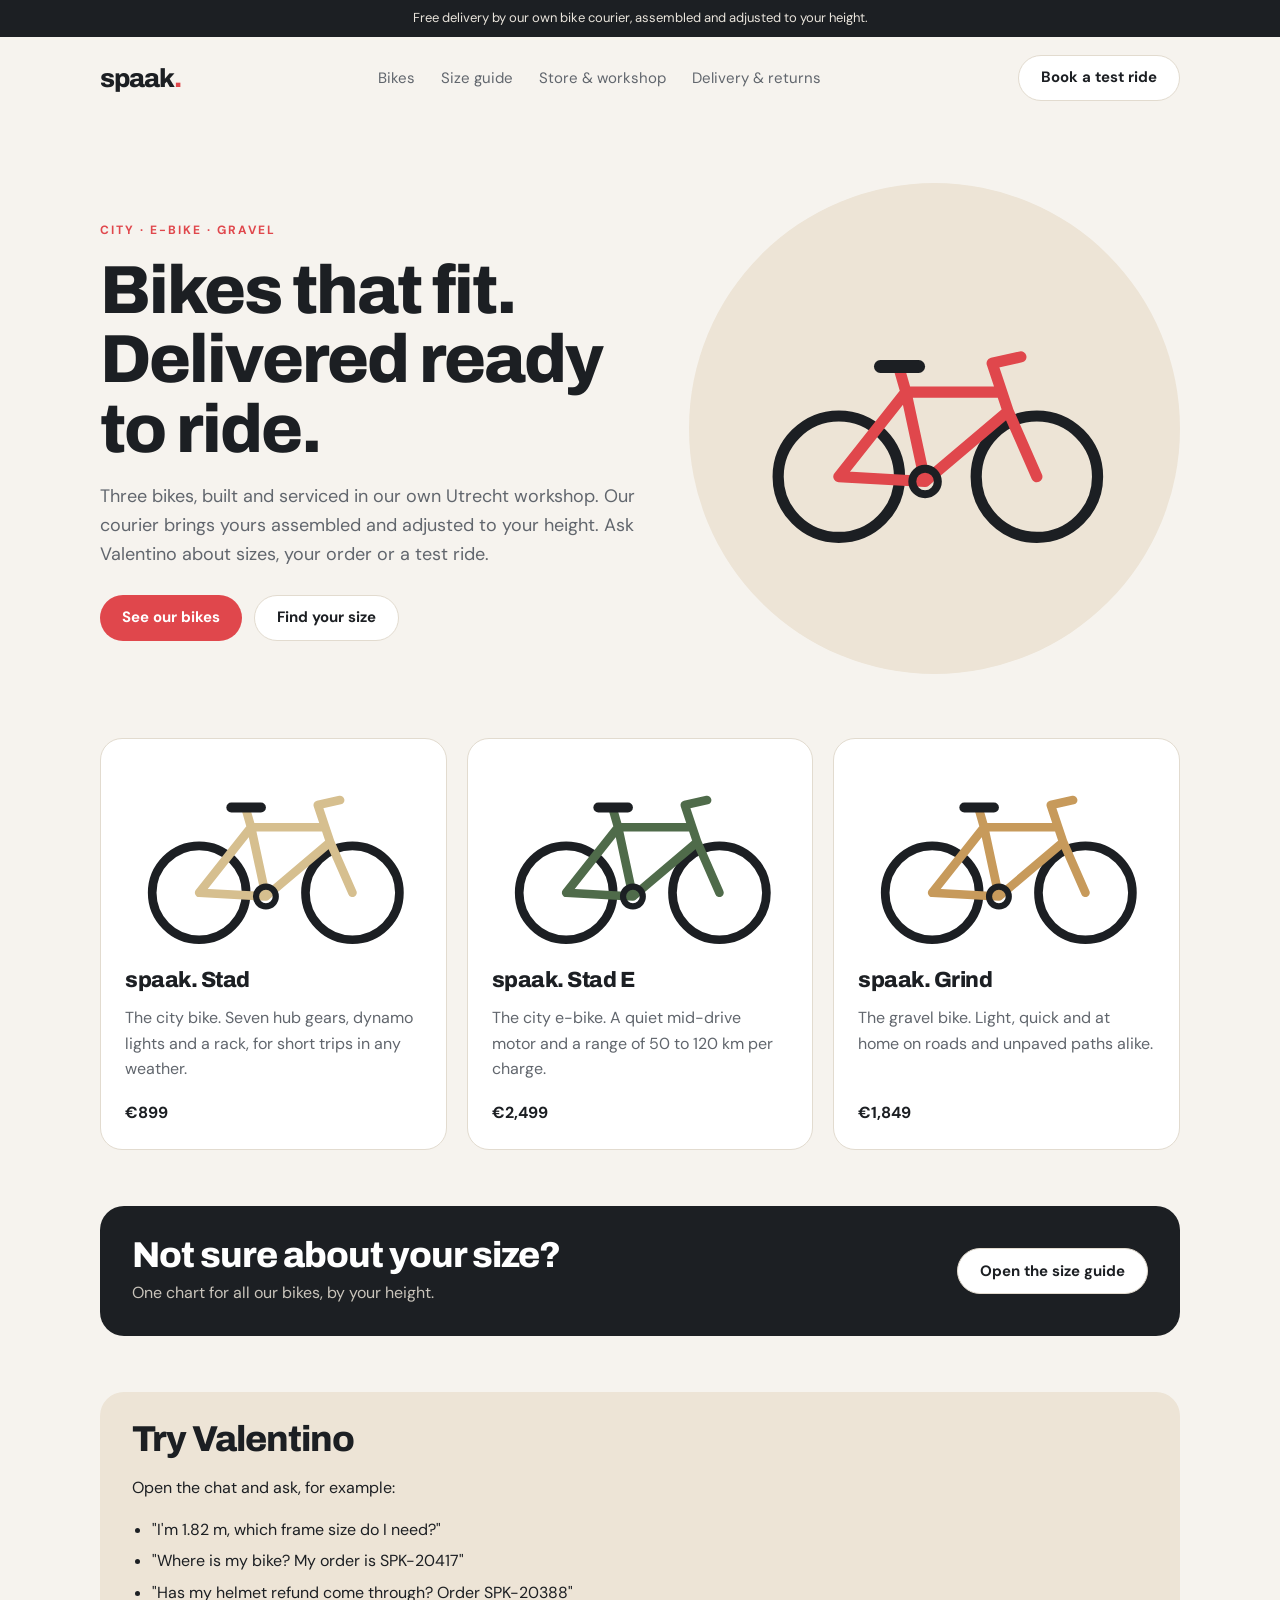
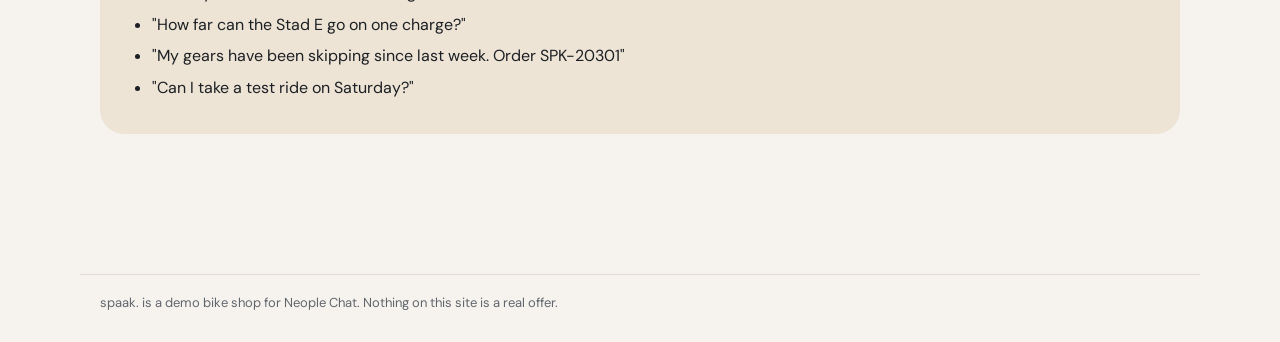
==== index.html @ 6795127b "spaak., a demo bike shop for Neople Chat with Valentino Co-Authored-By: Claude Opus 5.5 <noreply@ant" ====
<!doctype html>
<html lang="en">
    <head>
        <meta charset="UTF-8" />
        <meta name="viewport" content="width=device-width, initial-scale=1, viewport-fit=cover" />
        <meta name="robots" content="noindex" />
        <title>Bikes that fit · spaak.</title>
        <link rel="preconnect" href="https://fonts.googleapis.com" />
        <link rel="preconnect" href="https://fonts.gstatic.com" crossorigin />
        <link rel="stylesheet" href="https://fonts.googleapis.com/css2?family=Archivo:wght@800&family=DM+Sans:wght@400;600;700&display=swap" />
        <link rel="stylesheet" href="site.css" />
        <script src="site.js" defer></script>
    </head>
    <body>
        <div class="banner">Free delivery by our own bike courier, assembled and adjusted to your height.</div>
        <header>
            <a class="logo" href="./">spaak<span>.</span></a>
            <nav aria-label="Shop">
                <a href="bikes.html">Bikes</a>
                <a href="size-guide.html">Size guide</a>
                <a href="store.html">Store &amp; workshop</a>
                <a href="delivery-returns.html">Delivery &amp; returns</a>
            </nav>
            <a class="cta light" href="store.html">Book a test ride</a>
        </header>
        <main>
            <section class="hero">
                <div>
                    <span class="eyebrow">City · E-bike · Gravel</span>
                    <h1>Bikes that fit. Delivered ready to ride.</h1>
                    <p class="lead">Three bikes, built and serviced in our own Utrecht workshop. Our courier brings yours assembled and adjusted to your height. Ask Valentino about sizes, your order or a test ride.</p>
                    <div class="actions">
                        <a class="cta" href="bikes.html">See our bikes</a>
                        <a class="cta light" href="size-guide.html">Find your size</a>
                    </div>
                </div>
                <div class="stage">
                    <svg class="bike" viewBox="0 0 240 150" aria-hidden="true"><g fill="none" stroke="currentColor" stroke-linecap="round" stroke-linejoin="round" stroke-width="7"><circle cx="60" cy="105" r="38" /><circle cx="184" cy="105" r="38" /><path class="f" d="M60 105l54 3-12-56zM102 52h60l4 12-52 44M166 64l18 41M102 52l-4-14M162 52l-6-18 18-4" /><path d="M86 36h24" stroke-width="8" /><circle cx="114" cy="108" r="8" stroke-width="5" /></g></svg>
                </div>
            </section>
            <section class="cards" aria-label="Our bikes">
                <a class="card" href="bikes.html">
                    <svg class="bike" style="--frame: #d6bf8f" viewBox="0 0 240 150" aria-hidden="true"><g fill="none" stroke="currentColor" stroke-linecap="round" stroke-linejoin="round" stroke-width="7"><circle cx="60" cy="105" r="38" /><circle cx="184" cy="105" r="38" /><path class="f" d="M60 105l54 3-12-56zM102 52h60l4 12-52 44M166 64l18 41M102 52l-4-14M162 52l-6-18 18-4" /><path d="M86 36h24" stroke-width="8" /><circle cx="114" cy="108" r="8" stroke-width="5" /></g></svg>
                    <h3>spaak. Stad</h3>
                    <p>The city bike. Seven hub gears, dynamo lights and a rack, for short trips in any weather.</p>
                    <span class="price">€899</span>
                </a>
                <a class="card" href="bikes.html">
                    <svg class="bike" style="--frame: #4f6b4a" viewBox="0 0 240 150" aria-hidden="true"><g fill="none" stroke="currentColor" stroke-linecap="round" stroke-linejoin="round" stroke-width="7"><circle cx="60" cy="105" r="38" /><circle cx="184" cy="105" r="38" /><path class="f" d="M60 105l54 3-12-56zM102 52h60l4 12-52 44M166 64l18 41M102 52l-4-14M162 52l-6-18 18-4" /><path d="M86 36h24" stroke-width="8" /><circle cx="114" cy="108" r="8" stroke-width="5" /></g></svg>
                    <h3>spaak. Stad E</h3>
                    <p>The city e-bike. A quiet mid-drive motor and a range of 50 to 120 km per charge.</p>
                    <span class="price">€2,499</span>
                </a>
                <a class="card" href="bikes.html">
                    <svg class="bike" style="--frame: #c79a5b" viewBox="0 0 240 150" aria-hidden="true"><g fill="none" stroke="currentColor" stroke-linecap="round" stroke-linejoin="round" stroke-width="7"><circle cx="60" cy="105" r="38" /><circle cx="184" cy="105" r="38" /><path class="f" d="M60 105l54 3-12-56zM102 52h60l4 12-52 44M166 64l18 41M102 52l-4-14M162 52l-6-18 18-4" /><path d="M86 36h24" stroke-width="8" /><circle cx="114" cy="108" r="8" stroke-width="5" /></g></svg>
                    <h3>spaak. Grind</h3>
                    <p>The gravel bike. Light, quick and at home on roads and unpaved paths alike.</p>
                    <span class="price">€1,849</span>
                </a>
            </section>
            <section class="band">
                <div><h2>Not sure about your size?</h2><p>One chart for all our bikes, by your height.</p></div>
                <a class="cta light" href="size-guide.html">Open the size guide</a>
            </section>
            <section class="try">
                <h2>Try Valentino</h2>
                <p>Open the chat and ask, for example:</p>
                <ul>
                    <li>"I'm 1.82 m, which frame size do I need?"</li>
                    <li>"Where is my bike? My order is SPK-20417"</li>
                    <li>"Has my helmet refund come through? Order SPK-20388"</li>
                    <li>"How far can the Stad E go on one charge?"</li>
                    <li>"My gears have been skipping since last week. Order SPK-20301"</li>
                    <li>"Can I take a test ride on Saturday?"</li>
                </ul>
            </section>
        </main>
        <footer>spaak. is a demo bike shop for Neople Chat. Nothing on this site is a real offer.</footer>
    </body>
</html>
---- site.css ----
/* spaak., a demo bike shop for Neople Chat: ink and paper, one red for the frame, a sturdy grotesque for the big words. */
:root {
    --ink: #1c1f23;
    --muted: #61666d;
    --paper: #f6f3ee;
    --sand: #ede4d6;
    --line: #e2dbcf;
    --red: #e0474c;
    --moss: #4f6b4a;
    --display: "Archivo", "DM Sans", ui-sans-serif, system-ui, sans-serif;
    --sans: "DM Sans", ui-sans-serif, system-ui, -apple-system, sans-serif;
}
* { box-sizing: border-box; }
body { margin: 0; background: var(--paper); color: var(--ink); font: 16px/1.6 var(--sans); -webkit-font-smoothing: antialiased; }
a { color: inherit; }
.banner { background: var(--ink); color: #e9e4dc; font-size: 13px; text-align: center; padding: 8px 16px; }
header { display: flex; align-items: center; justify-content: space-between; gap: 24px; max-width: 1120px; margin: 0 auto; padding: 18px 20px; }
.logo { font: 800 26px/1 var(--display); letter-spacing: -1px; text-decoration: none; }
.logo span { color: var(--red); }
nav { display: flex; gap: 26px; font-size: 15px; }
nav a { text-decoration: none; color: var(--muted); }
nav a:hover, nav a[aria-current="page"] { color: var(--ink); }
.cta { display: inline-flex; align-items: center; height: 46px; padding: 0 22px; border: 0; border-radius: 999px; background: var(--red); color: #fff; text-decoration: none; font: 700 15px/1 var(--sans); cursor: pointer; }
.cta.light { background: #fff; color: var(--ink); border: 1px solid var(--line); }
.actions { display: flex; flex-wrap: wrap; gap: 12px; }
main { max-width: 1120px; margin: 0 auto; padding: 24px 20px 140px; }
.hero { display: grid; grid-template-columns: 1.1fr 1fr; gap: 48px; align-items: center; padding: 40px 0 56px; }
.eyebrow { font-size: 12px; letter-spacing: 2px; text-transform: uppercase; color: var(--red); font-weight: 700; }
h1 { font: 800 clamp(40px, 5.4vw, 68px)/1.02 var(--display); letter-spacing: -2px; margin: 14px 0 18px; }
h2 { font: 800 clamp(26px, 3vw, 36px)/1.1 var(--display); letter-spacing: -1px; margin: 0 0 14px; }
h3 { font: 800 22px/1.2 var(--display); letter-spacing: -0.5px; margin: 0 0 4px; }
.lead { font-size: 18px; color: var(--muted); max-width: 48ch; margin: 0 0 26px; }
.stage { display: grid; place-items: center; aspect-ratio: 1; border-radius: 50%; background: var(--sand); }
.bike { width: 100%; height: auto; color: var(--ink); --frame: var(--red); }
.bike .f { stroke: var(--frame); }
.stage .bike { width: 78%; }
.cards { display: grid; grid-template-columns: repeat(3, minmax(0, 1fr)); gap: 20px; margin: 8px 0 56px; }
.card { display: flex; flex-direction: column; gap: 8px; padding: 24px; border-radius: 22px; background: #fff; border: 1px solid var(--line); text-decoration: none; }
.card .bike { margin-bottom: 10px; }
.card p { margin: 0; color: var(--muted); }
.price { margin-top: auto; padding-top: 10px; font-weight: 700; }
.specs { margin: 8px 0 0; padding-left: 18px; color: var(--muted); }
.specs li { margin: 3px 0; }
.band { display: flex; align-items: center; justify-content: space-between; gap: 24px; padding: 30px 32px; border-radius: 24px; background: var(--ink); color: #fff; margin-bottom: 56px; }
.band h2 { margin: 0 0 4px; }
.band p { margin: 0; color: #c9c4bb; }
.try { padding: 28px 32px; border-radius: 24px; background: var(--sand); }
.try ul { margin: 12px 0 0; padding-left: 20px; }
.try li { margin: 6px 0; }
table { width: 100%; border-collapse: collapse; margin: 18px 0 30px; background: #fff; border-radius: 18px; overflow: hidden; border: 1px solid var(--line); }
th, td { text-align: left; padding: 14px 18px; border-bottom: 1px solid var(--line); vertical-align: top; }
th { font-size: 13px; text-transform: uppercase; letter-spacing: 1px; color: var(--muted); background: #faf8f4; }
tr:last-child td { border-bottom: 0; }
.facts { display: grid; grid-template-columns: repeat(2, minmax(0, 1fr)); gap: 16px; margin: 10px 0 32px; }
.fact { padding: 20px 22px; border-radius: 18px; background: #fff; border: 1px solid var(--line); }
.fact strong { display: block; }
.steps { counter-reset: step; list-style: none; padding: 0; margin: 18px 0 30px; display: grid; gap: 14px; }
.steps li { counter-increment: step; display: grid; grid-template-columns: 40px 1fr; gap: 14px; align-items: center; }
.steps li::before { content: counter(step); display: grid; place-items: center; width: 36px; height: 36px; border-radius: 50%; background: var(--ink); color: #fff; font-weight: 700; }
.form { display: grid; gap: 14px; max-width: 460px; padding: 26px; border-radius: 22px; background: #fff; border: 1px solid var(--line); margin: 0 0 32px; }
.form label { display: grid; gap: 6px; font-weight: 600; font-size: 14px; }
.form input { height: 46px; padding: 0 14px; border: 1px solid var(--line); border-radius: 12px; background: var(--paper); font: inherit; }
.form output { color: var(--moss); font-weight: 600; }
footer { max-width: 1120px; margin: 0 auto; padding: 18px 20px 28px; color: var(--muted); font-size: 13px; border-top: 1px solid var(--line); }
@media (max-width: 760px) {
    nav { display: none; }
    .hero { grid-template-columns: 1fr; padding-top: 16px; }
    .stage { display: none; }
    .cards, .facts { grid-template-columns: 1fr; }
    .band { flex-direction: column; align-items: flex-start; }
}
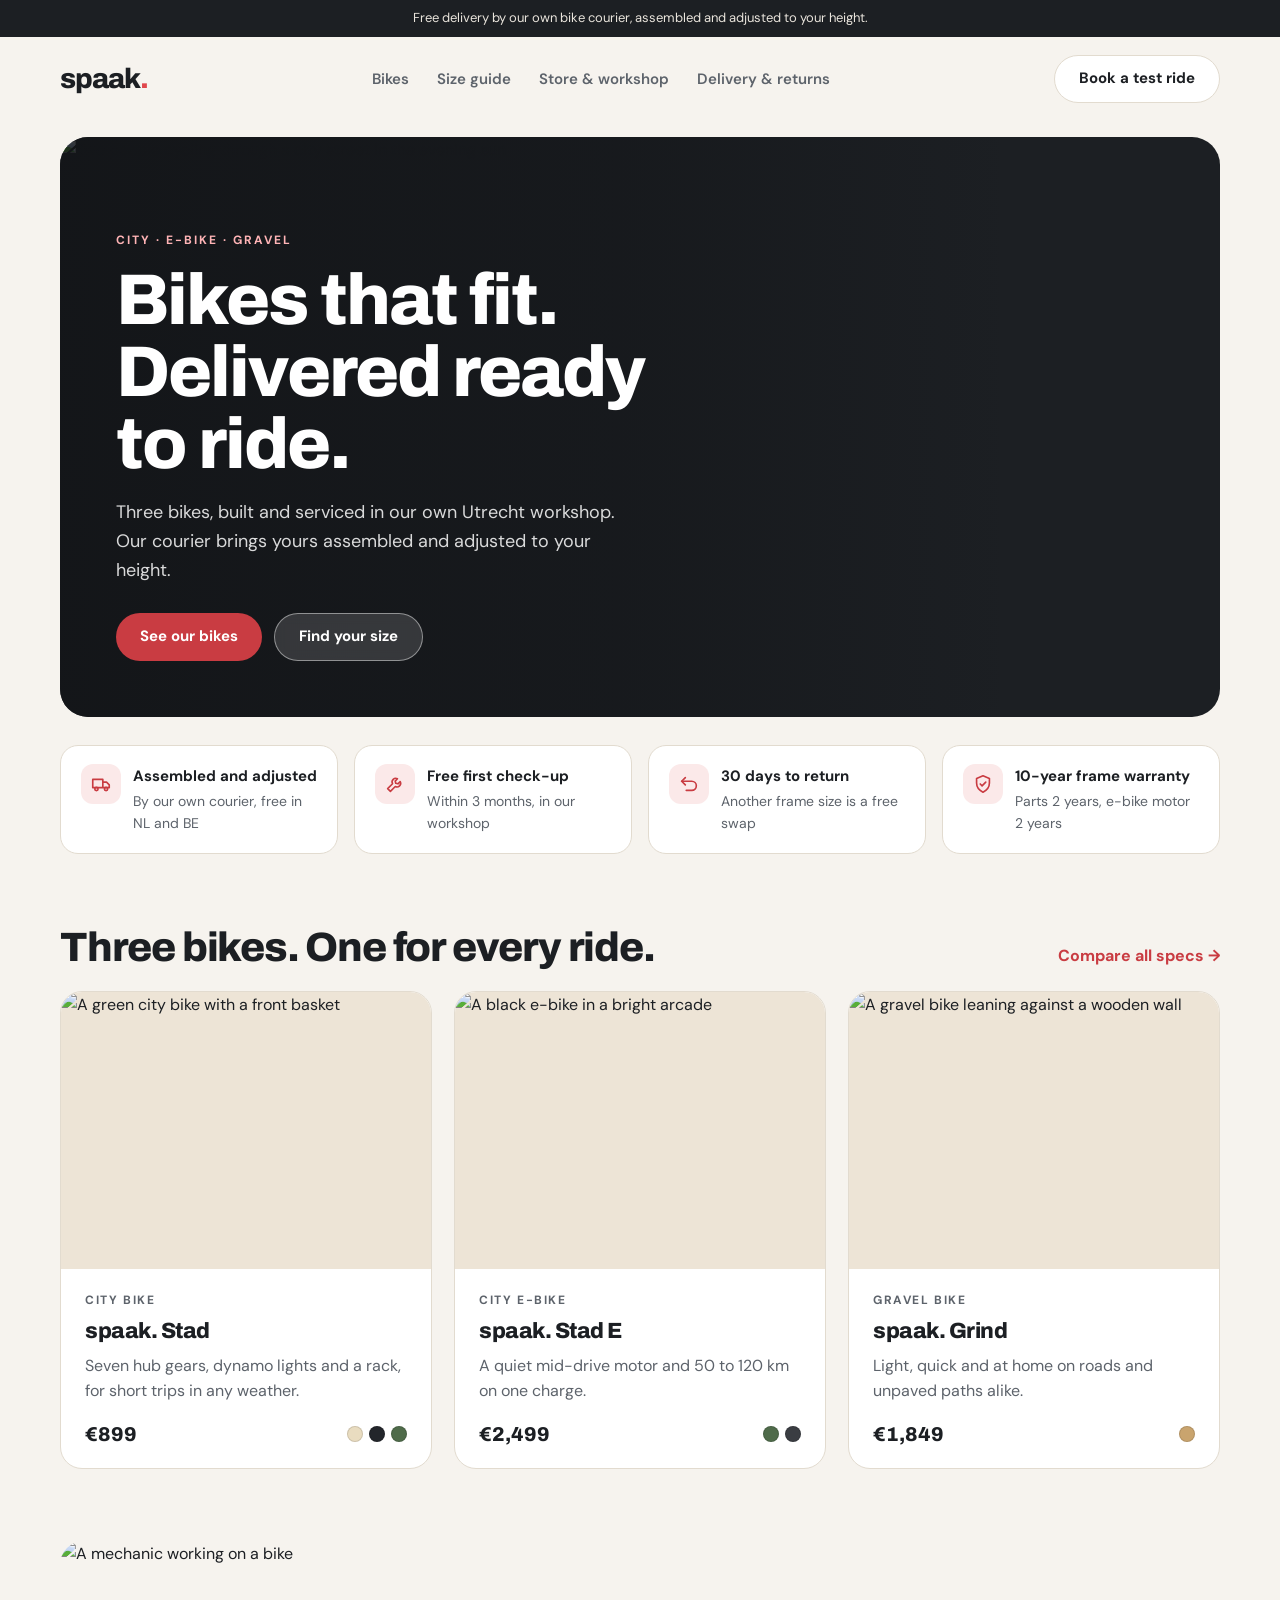
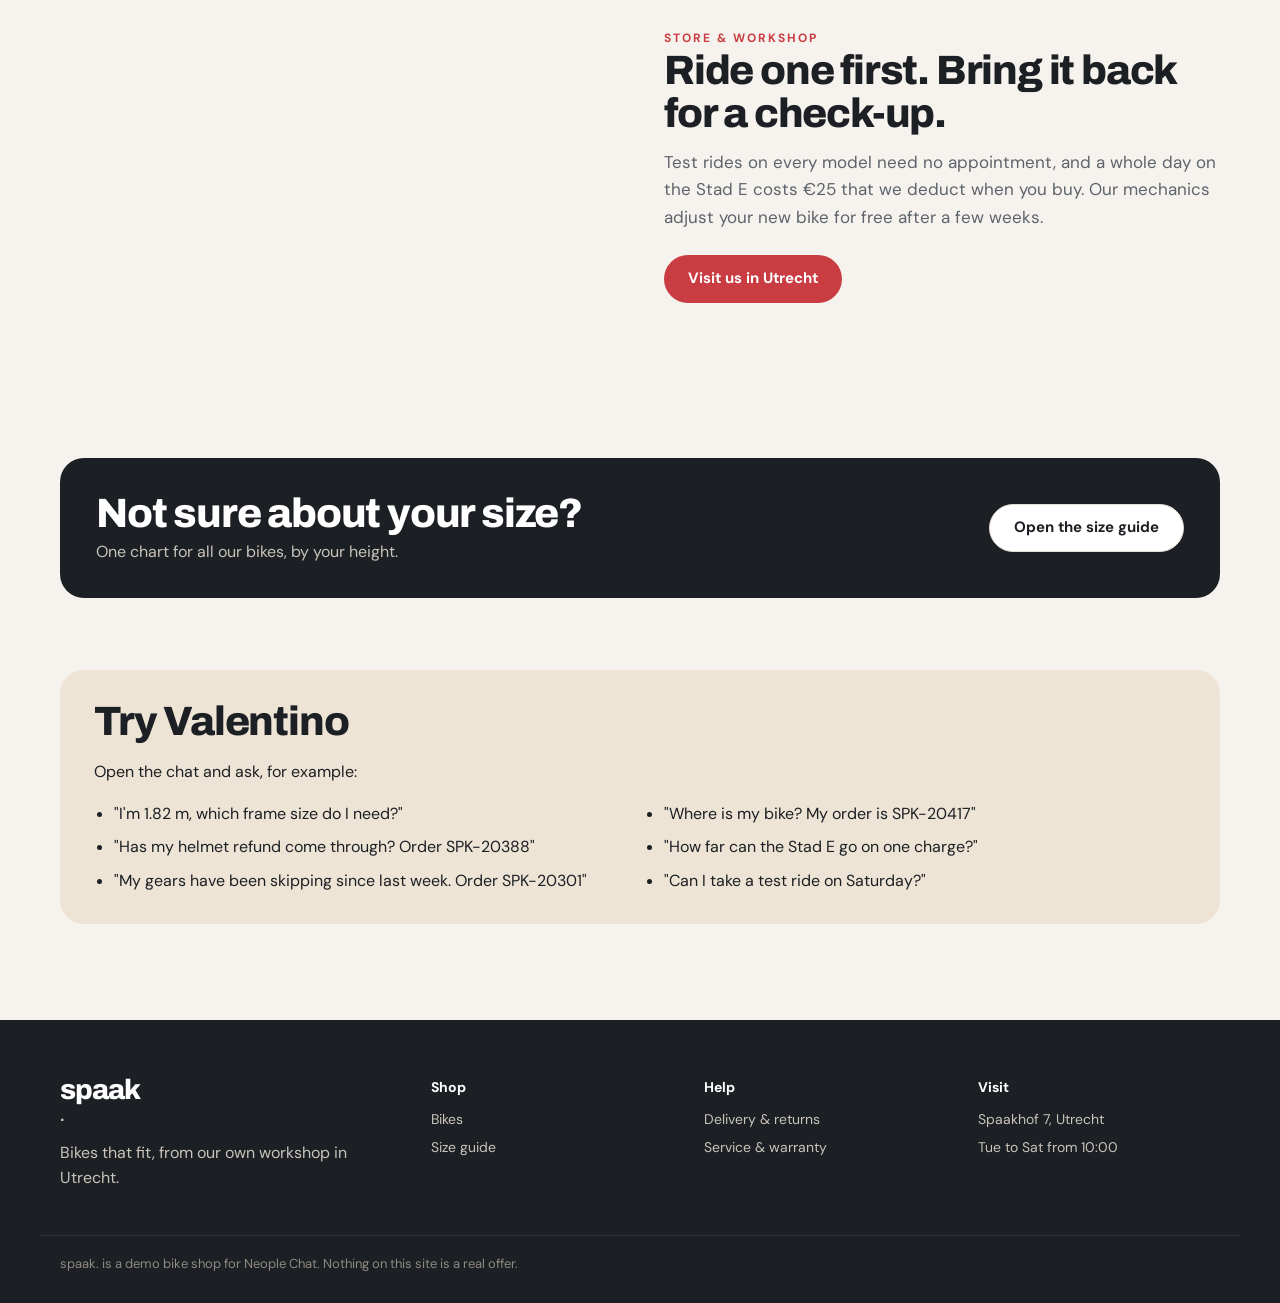
==== commit a4365ba3: "Photo-led redesign: hero, product photos, promises, workshop and footer Co-Authored-By: Claude Opus " ====
--- a/index.html
+++ b/index.html
@@ -24,39 +24,83 @@
             <a class="cta light" href="store.html">Book a test ride</a>
         </header>
         <main>
-            <section class="hero">
-                <div>
+            <section class="hero-photo">
+                <img src="https://images.unsplash.com/photo-1541687664971-639c2f8b63f3?w=1800&q=75&auto=format&fit=crop" alt="Two people cycling through a city street in the evening sun" />
+                <div class="hero-copy">
                     <span class="eyebrow">City · E-bike · Gravel</span>
                     <h1>Bikes that fit. Delivered ready to ride.</h1>
-                    <p class="lead">Three bikes, built and serviced in our own Utrecht workshop. Our courier brings yours assembled and adjusted to your height. Ask Valentino about sizes, your order or a test ride.</p>
+                    <p>Three bikes, built and serviced in our own Utrecht workshop. Our courier brings yours assembled and adjusted to your height.</p>
                     <div class="actions">
                         <a class="cta" href="bikes.html">See our bikes</a>
-                        <a class="cta light" href="size-guide.html">Find your size</a>
+                        <a class="cta ghost" href="size-guide.html">Find your size</a>
                     </div>
                 </div>
-                <div class="stage">
-                    <svg class="bike" viewBox="0 0 240 150" aria-hidden="true"><g fill="none" stroke="currentColor" stroke-linecap="round" stroke-linejoin="round" stroke-width="7"><circle cx="60" cy="105" r="38" /><circle cx="184" cy="105" r="38" /><path class="f" d="M60 105l54 3-12-56zM102 52h60l4 12-52 44M166 64l18 41M102 52l-4-14M162 52l-6-18 18-4" /><path d="M86 36h24" stroke-width="8" /><circle cx="114" cy="108" r="8" stroke-width="5" /></g></svg>
+            </section>
+            <div class="usps">
+                <div class="usp">
+                    <svg viewBox="0 0 24 24" fill="none" stroke="currentColor" stroke-width="1.8" stroke-linecap="round" stroke-linejoin="round" aria-hidden="true"><path d="M3 7h11v9H3zM14 10h4l3 3v3h-7z" /><circle cx="7" cy="17.5" r="1.8" /><circle cx="17.5" cy="17.5" r="1.8" /></svg>
+                    <strong>Assembled and adjusted</strong>
+                    <span>By our own courier, free in NL and BE</span>
+                </div>
+                <div class="usp">
+                    <svg viewBox="0 0 24 24" fill="none" stroke="currentColor" stroke-width="1.8" stroke-linecap="round" stroke-linejoin="round" aria-hidden="true"><path d="M14.7 6.3a4 4 0 0 0-5.4 5.4L4 17l3 3 5.3-5.3a4 4 0 0 0 5.4-5.4l-2.5 2.5-2.4-.6-.6-2.4z" /></svg>
+                    <strong>Free first check-up</strong>
+                    <span>Within 3 months, in our workshop</span>
+                </div>
+                <div class="usp">
+                    <svg viewBox="0 0 24 24" fill="none" stroke="currentColor" stroke-width="1.8" stroke-linecap="round" stroke-linejoin="round" aria-hidden="true"><path d="M4 9h11a5 5 0 0 1 0 10H9" /><path d="M8 5 4 9l4 4" /></svg>
+                    <strong>30 days to return</strong>
+                    <span>Another frame size is a free swap</span>
+                </div>
+                <div class="usp">
+                    <svg viewBox="0 0 24 24" fill="none" stroke="currentColor" stroke-width="1.8" stroke-linecap="round" stroke-linejoin="round" aria-hidden="true"><path d="M12 3 5 6v5c0 4.5 3 8 7 10 4-2 7-5.5 7-10V6z" /><path d="m9 12 2 2 4-4" /></svg>
+                    <strong>10-year frame warranty</strong>
+                    <span>Parts 2 years, e-bike motor 2 years</span>
+                </div>
+            </div>
+            <section aria-labelledby="bikes-title">
+                <div class="section-head">
+                    <h2 id="bikes-title">Three bikes. One for every ride.</h2>
+                    <a href="bikes.html">Compare all specs →</a>
+                </div>
+                <div class="cards">
+                    <a class="card" href="bikes.html#stad">
+                        <div class="photo"><img src="https://images.unsplash.com/photo-1588766919876-f2ad05ff92f5?w=900&q=70&auto=format&fit=crop" alt="A green city bike with a front basket" loading="lazy" /></div>
+                        <div class="card-body">
+                            <span class="kind">City bike</span>
+                            <h3>spaak. Stad</h3>
+                            <p>Seven hub gears, dynamo lights and a rack, for short trips in any weather.</p>
+                            <div class="buy"><span class="price">€899</span><span class="swatches" aria-label="Cream, black or moss green"><i style="background: #e9dcc0"></i><i style="background: #23262b"></i><i style="background: #4f6b4a"></i></span></div>
+                        </div>
+                    </a>
+                    <a class="card" href="bikes.html#stad-e">
+                        <div class="photo"><img src="https://images.unsplash.com/photo-1618987688327-dc0b28888fe4?w=900&q=70&auto=format&fit=crop" alt="A black e-bike in a bright arcade" loading="lazy" /></div>
+                        <div class="card-body">
+                            <span class="kind">City e-bike</span>
+                            <h3>spaak. Stad E</h3>
+                            <p>A quiet mid-drive motor and 50 to 120 km on one charge.</p>
+                            <div class="buy"><span class="price">€2,499</span><span class="swatches" aria-label="Moss green or graphite"><i style="background: #4f6b4a"></i><i style="background: #3a3d42"></i></span></div>
+                        </div>
+                    </a>
+                    <a class="card" href="bikes.html#grind">
+                        <div class="photo"><img src="https://images.unsplash.com/photo-1576435728678-68d0fbf94e91?w=900&q=70&auto=format&fit=crop" alt="A gravel bike leaning against a wooden wall" loading="lazy" /></div>
+                        <div class="card-body">
+                            <span class="kind">Gravel bike</span>
+                            <h3>spaak. Grind</h3>
+                            <p>Light, quick and at home on roads and unpaved paths alike.</p>
+                            <div class="buy"><span class="price">€1,849</span><span class="swatches" aria-label="Sand"><i style="background: #c9a46e"></i></span></div>
+                        </div>
+                    </a>
                 </div>
             </section>
-            <section class="cards" aria-label="Our bikes">
-                <a class="card" href="bikes.html">
-                    <svg class="bike" style="--frame: #d6bf8f" viewBox="0 0 240 150" aria-hidden="true"><g fill="none" stroke="currentColor" stroke-linecap="round" stroke-linejoin="round" stroke-width="7"><circle cx="60" cy="105" r="38" /><circle cx="184" cy="105" r="38" /><path class="f" d="M60 105l54 3-12-56zM102 52h60l4 12-52 44M166 64l18 41M102 52l-4-14M162 52l-6-18 18-4" /><path d="M86 36h24" stroke-width="8" /><circle cx="114" cy="108" r="8" stroke-width="5" /></g></svg>
-                    <h3>spaak. Stad</h3>
-                    <p>The city bike. Seven hub gears, dynamo lights and a rack, for short trips in any weather.</p>
-                    <span class="price">€899</span>
-                </a>
-                <a class="card" href="bikes.html">
-                    <svg class="bike" style="--frame: #4f6b4a" viewBox="0 0 240 150" aria-hidden="true"><g fill="none" stroke="currentColor" stroke-linecap="round" stroke-linejoin="round" stroke-width="7"><circle cx="60" cy="105" r="38" /><circle cx="184" cy="105" r="38" /><path class="f" d="M60 105l54 3-12-56zM102 52h60l4 12-52 44M166 64l18 41M102 52l-4-14M162 52l-6-18 18-4" /><path d="M86 36h24" stroke-width="8" /><circle cx="114" cy="108" r="8" stroke-width="5" /></g></svg>
-                    <h3>spaak. Stad E</h3>
-                    <p>The city e-bike. A quiet mid-drive motor and a range of 50 to 120 km per charge.</p>
-                    <span class="price">€2,499</span>
-                </a>
-                <a class="card" href="bikes.html">
-                    <svg class="bike" style="--frame: #c79a5b" viewBox="0 0 240 150" aria-hidden="true"><g fill="none" stroke="currentColor" stroke-linecap="round" stroke-linejoin="round" stroke-width="7"><circle cx="60" cy="105" r="38" /><circle cx="184" cy="105" r="38" /><path class="f" d="M60 105l54 3-12-56zM102 52h60l4 12-52 44M166 64l18 41M102 52l-4-14M162 52l-6-18 18-4" /><path d="M86 36h24" stroke-width="8" /><circle cx="114" cy="108" r="8" stroke-width="5" /></g></svg>
-                    <h3>spaak. Grind</h3>
-                    <p>The gravel bike. Light, quick and at home on roads and unpaved paths alike.</p>
-                    <span class="price">€1,849</span>
-                </a>
+            <section class="split">
+                <img src="https://images.unsplash.com/photo-1675798227643-da319f8ee8f7?w=1200&q=70&auto=format&fit=crop" alt="A mechanic working on a bike" loading="lazy" />
+                <div>
+                    <span class="eyebrow">Store &amp; workshop</span>
+                    <h2>Ride one first. Bring it back for a check-up.</h2>
+                    <p>Test rides on every model need no appointment, and a whole day on the Stad E costs €25 that we deduct when you buy. Our mechanics adjust your new bike for free after a few weeks.</p>
+                    <a class="cta" href="store.html">Visit us in Utrecht</a>
+                </div>
             </section>
             <section class="band">
                 <div><h2>Not sure about your size?</h2><p>One chart for all our bikes, by your height.</p></div>
@@ -75,6 +119,14 @@
                 </ul>
             </section>
         </main>
-        <footer>spaak. is a demo bike shop for Neople Chat. Nothing on this site is a real offer.</footer>
+        <footer>
+            <div class="cols">
+                <div><a class="logo" href="./">spaak<span>.</span></a><p>Bikes that fit, from our own workshop in Utrecht.</p></div>
+                <div><strong>Shop</strong><a href="bikes.html">Bikes</a><a href="size-guide.html">Size guide</a></div>
+                <div><strong>Help</strong><a href="delivery-returns.html">Delivery &amp; returns</a><a href="store.html">Service &amp; warranty</a></div>
+                <div><strong>Visit</strong><span>Spaakhof 7, Utrecht</span><span>Tue to Sat from 10:00</span></div>
+            </div>
+            <p class="fine">spaak. is a demo bike shop for Neople Chat. Nothing on this site is a real offer.</p>
+        </footer>
     </body>
 </html>
--- a/site.css
+++ b/site.css
@@ -1,11 +1,12 @@
 /* spaak., a demo bike shop for Neople Chat: ink and paper, one red for the frame, a sturdy grotesque for the big words. */
 :root {
     --ink: #1c1f23;
-    --muted: #61666d;
+    --muted: #5d636b;
     --paper: #f6f3ee;
     --sand: #ede4d6;
     --line: #e2dbcf;
     --red: #e0474c;
+    --red-deep: #c93c42;
     --moss: #4f6b4a;
     --display: "Archivo", "DM Sans", ui-sans-serif, system-ui, sans-serif;
     --sans: "DM Sans", ui-sans-serif, system-ui, -apple-system, sans-serif;
@@ -13,59 +14,120 @@
 * { box-sizing: border-box; }
 body { margin: 0; background: var(--paper); color: var(--ink); font: 16px/1.6 var(--sans); -webkit-font-smoothing: antialiased; }
 a { color: inherit; }
+img { display: block; max-width: 100%; }
 .banner { background: var(--ink); color: #e9e4dc; font-size: 13px; text-align: center; padding: 8px 16px; }
-header { display: flex; align-items: center; justify-content: space-between; gap: 24px; max-width: 1120px; margin: 0 auto; padding: 18px 20px; }
-.logo { font: 800 26px/1 var(--display); letter-spacing: -1px; text-decoration: none; }
+header { display: flex; align-items: center; justify-content: space-between; gap: 24px; max-width: 1200px; margin: 0 auto; padding: 18px 20px; }
+.logo { font: 800 28px/1 var(--display); letter-spacing: -1px; text-decoration: none; }
 .logo span { color: var(--red); }
-nav { display: flex; gap: 26px; font-size: 15px; }
+nav { display: flex; gap: 28px; font-size: 15px; font-weight: 600; }
 nav a { text-decoration: none; color: var(--muted); }
 nav a:hover, nav a[aria-current="page"] { color: var(--ink); }
-.cta { display: inline-flex; align-items: center; height: 46px; padding: 0 22px; border: 0; border-radius: 999px; background: var(--red); color: #fff; text-decoration: none; font: 700 15px/1 var(--sans); cursor: pointer; }
+.cta { display: inline-flex; align-items: center; gap: 8px; height: 48px; padding: 0 24px; border: 0; border-radius: 999px; background: var(--red-deep); color: #fff; text-decoration: none; font: 700 15px/1 var(--sans); cursor: pointer; transition: transform .15s ease, background .15s ease; }
+.cta:hover { background: #b5343a; transform: translateY(-1px); }
 .cta.light { background: #fff; color: var(--ink); border: 1px solid var(--line); }
+.cta.ghost { background: rgba(255,255,255,.14); color: #fff; border: 1px solid rgba(255,255,255,.45); backdrop-filter: blur(6px); }
 .actions { display: flex; flex-wrap: wrap; gap: 12px; }
-main { max-width: 1120px; margin: 0 auto; padding: 24px 20px 140px; }
-.hero { display: grid; grid-template-columns: 1.1fr 1fr; gap: 48px; align-items: center; padding: 40px 0 56px; }
-.eyebrow { font-size: 12px; letter-spacing: 2px; text-transform: uppercase; color: var(--red); font-weight: 700; }
-h1 { font: 800 clamp(40px, 5.4vw, 68px)/1.02 var(--display); letter-spacing: -2px; margin: 14px 0 18px; }
-h2 { font: 800 clamp(26px, 3vw, 36px)/1.1 var(--display); letter-spacing: -1px; margin: 0 0 14px; }
-h3 { font: 800 22px/1.2 var(--display); letter-spacing: -0.5px; margin: 0 0 4px; }
-.lead { font-size: 18px; color: var(--muted); max-width: 48ch; margin: 0 0 26px; }
-.stage { display: grid; place-items: center; aspect-ratio: 1; border-radius: 50%; background: var(--sand); }
-.bike { width: 100%; height: auto; color: var(--ink); --frame: var(--red); }
-.bike .f { stroke: var(--frame); }
-.stage .bike { width: 78%; }
-.cards { display: grid; grid-template-columns: repeat(3, minmax(0, 1fr)); gap: 20px; margin: 8px 0 56px; }
-.card { display: flex; flex-direction: column; gap: 8px; padding: 24px; border-radius: 22px; background: #fff; border: 1px solid var(--line); text-decoration: none; }
-.card .bike { margin-bottom: 10px; }
-.card p { margin: 0; color: var(--muted); }
-.price { margin-top: auto; padding-top: 10px; font-weight: 700; }
-.specs { margin: 8px 0 0; padding-left: 18px; color: var(--muted); }
-.specs li { margin: 3px 0; }
-.band { display: flex; align-items: center; justify-content: space-between; gap: 24px; padding: 30px 32px; border-radius: 24px; background: var(--ink); color: #fff; margin-bottom: 56px; }
+main { max-width: 1200px; margin: 0 auto; padding: 8px 20px 24px; }
+.eyebrow { font-size: 12px; letter-spacing: 2px; text-transform: uppercase; color: var(--red-deep); font-weight: 700; }
+h1 { font: 800 clamp(40px, 5.6vw, 72px)/1.0 var(--display); letter-spacing: -2px; margin: 14px 0 18px; }
+h2 { font: 800 clamp(28px, 3.2vw, 42px)/1.05 var(--display); letter-spacing: -1.2px; margin: 0 0 14px; }
+h3 { font: 800 22px/1.2 var(--display); letter-spacing: -0.5px; margin: 0; }
+.lead { font-size: 18px; color: var(--muted); max-width: 52ch; margin: 0 0 26px; }
+section { margin-bottom: 72px; }
+
+/* The home page opens on a photo; the copy sits on a dark scrim so it reads on any frame of it. */
+.hero-photo { position: relative; display: flex; align-items: flex-end; min-height: 580px; overflow: hidden; border-radius: 28px; background: var(--ink); margin: 8px 0 28px; }
+.hero-photo > img { position: absolute; inset: 0; width: 100%; height: 100%; object-fit: cover; }
+.hero-photo::after { content: ""; position: absolute; inset: 0; background: linear-gradient(90deg, rgba(18,20,23,.84), rgba(18,20,23,.5) 48%, rgba(18,20,23,0) 82%); }
+.hero-copy { position: relative; z-index: 1; max-width: 640px; padding: 56px; color: #fff; }
+.hero-copy .eyebrow { color: #ffb4b6; }
+.hero-copy p { margin: 0 0 28px; color: rgba(255,255,255,.84); font-size: 18px; }
+
+.usps { display: grid; grid-template-columns: repeat(4, minmax(0, 1fr)); gap: 16px; margin-bottom: 72px; }
+.usp { display: grid; grid-template-columns: 40px 1fr; gap: 2px 12px; align-items: start; padding: 18px 20px; border-radius: 18px; background: #fff; border: 1px solid var(--line); }
+.usp svg { grid-row: span 2; width: 40px; height: 40px; padding: 9px; border-radius: 12px; background: #fbe9e9; color: var(--red-deep); }
+.usp strong { font-size: 15px; }
+.usp span { color: var(--muted); font-size: 14px; }
+
+.section-head { display: flex; align-items: flex-end; justify-content: space-between; gap: 24px; margin-bottom: 22px; }
+.section-head h2 { margin: 0; }
+.section-head a { font-weight: 700; color: var(--red-deep); text-decoration: none; white-space: nowrap; }
+
+.cards { display: grid; grid-template-columns: repeat(3, minmax(0, 1fr)); gap: 22px; }
+.card { display: flex; flex-direction: column; overflow: hidden; border-radius: 22px; background: #fff; border: 1px solid var(--line); text-decoration: none; transition: transform .18s ease, box-shadow .18s ease; }
+a.card:hover { transform: translateY(-3px); box-shadow: 0 18px 40px -22px rgba(28,31,35,.35); }
+.card .photo { aspect-ratio: 4 / 3; overflow: hidden; background: var(--sand); }
+.card .photo img { width: 100%; height: 100%; object-fit: cover; }
+.card-body { display: flex; flex-direction: column; flex: 1; gap: 8px; padding: 22px 24px 24px; }
+.card-body p { margin: 0; color: var(--muted); }
+.kind { font-size: 12px; letter-spacing: 1.6px; text-transform: uppercase; font-weight: 700; color: var(--muted); }
+.buy { display: flex; align-items: center; justify-content: space-between; margin-top: auto; padding-top: 12px; }
+.price { font: 800 20px/1 var(--display); }
+.swatches { display: flex; gap: 6px; }
+.swatches i { width: 16px; height: 16px; border-radius: 50%; border: 1px solid rgba(0,0,0,.12); }
+
+.split { display: grid; grid-template-columns: 1fr 1fr; gap: 48px; align-items: center; }
+.split > img { width: 100%; aspect-ratio: 5 / 4; object-fit: cover; border-radius: 24px; }
+.split p { color: var(--muted); font-size: 17px; margin: 0 0 24px; }
+
+.band { display: flex; align-items: center; justify-content: space-between; gap: 24px; padding: 34px 36px; border-radius: 24px; background: var(--ink); color: #fff; }
 .band h2 { margin: 0 0 4px; }
 .band p { margin: 0; color: #c9c4bb; }
-.try { padding: 28px 32px; border-radius: 24px; background: var(--sand); }
-.try ul { margin: 12px 0 0; padding-left: 20px; }
-.try li { margin: 6px 0; }
+.try { padding: 30px 34px; border-radius: 24px; background: var(--sand); }
+.try ul { display: grid; grid-template-columns: repeat(2, minmax(0, 1fr)); gap: 8px 28px; margin: 14px 0 0; padding-left: 20px; }
+
+/* Inner pages open with their title beside a photo. */
+.pagehead { display: grid; grid-template-columns: 1.05fr 1fr; gap: 48px; align-items: center; margin: 16px 0 56px; }
+.pagehead > img { width: 100%; aspect-ratio: 4 / 3; object-fit: cover; border-radius: 24px; }
+.pagehead .lead { margin-bottom: 0; }
+
+.models { display: grid; gap: 28px; }
+.model { display: grid; grid-template-columns: 1.1fr 1fr; overflow: hidden; border-radius: 24px; background: #fff; border: 1px solid var(--line); scroll-margin-top: 20px; }
+.model > img { width: 100%; height: 100%; min-height: 340px; object-fit: cover; }
+.model .card-body { justify-content: center; padding: 36px 40px; }
+.specs { margin: 8px 0 0; padding-left: 18px; color: var(--muted); }
+.specs li { margin: 4px 0; }
+
 table { width: 100%; border-collapse: collapse; margin: 18px 0 30px; background: #fff; border-radius: 18px; overflow: hidden; border: 1px solid var(--line); }
-th, td { text-align: left; padding: 14px 18px; border-bottom: 1px solid var(--line); vertical-align: top; }
+th, td { text-align: left; padding: 15px 20px; border-bottom: 1px solid var(--line); vertical-align: top; }
 th { font-size: 13px; text-transform: uppercase; letter-spacing: 1px; color: var(--muted); background: #faf8f4; }
 tr:last-child td { border-bottom: 0; }
-.facts { display: grid; grid-template-columns: repeat(2, minmax(0, 1fr)); gap: 16px; margin: 10px 0 32px; }
-.fact { padding: 20px 22px; border-radius: 18px; background: #fff; border: 1px solid var(--line); }
-.fact strong { display: block; }
+.facts { display: grid; grid-template-columns: repeat(2, minmax(0, 1fr)); gap: 16px; margin: 10px 0 40px; }
+.fact { padding: 22px 24px; border-radius: 18px; background: #fff; border: 1px solid var(--line); }
+.fact strong { display: block; margin-bottom: 2px; }
 .steps { counter-reset: step; list-style: none; padding: 0; margin: 18px 0 30px; display: grid; gap: 14px; }
 .steps li { counter-increment: step; display: grid; grid-template-columns: 40px 1fr; gap: 14px; align-items: center; }
 .steps li::before { content: counter(step); display: grid; place-items: center; width: 36px; height: 36px; border-radius: 50%; background: var(--ink); color: #fff; font-weight: 700; }
-.form { display: grid; gap: 14px; max-width: 460px; padding: 26px; border-radius: 22px; background: #fff; border: 1px solid var(--line); margin: 0 0 32px; }
+.form { display: grid; gap: 14px; max-width: 460px; padding: 26px; border-radius: 22px; background: #fff; border: 1px solid var(--line); margin: 0 0 40px; }
 .form label { display: grid; gap: 6px; font-weight: 600; font-size: 14px; }
 .form input { height: 46px; padding: 0 14px; border: 1px solid var(--line); border-radius: 12px; background: var(--paper); font: inherit; }
 .form output { color: var(--moss); font-weight: 600; }
-footer { max-width: 1120px; margin: 0 auto; padding: 18px 20px 28px; color: var(--muted); font-size: 13px; border-top: 1px solid var(--line); }
+.bike { width: 100%; height: auto; color: var(--ink); --frame: var(--red); }
+.bike .f { stroke: var(--frame); }
+.bike .seat { stroke: var(--red); }
+
+footer { background: var(--ink); color: #c9c4bb; }
+footer .cols { display: grid; grid-template-columns: 1.4fr repeat(3, minmax(0, 1fr)); gap: 32px; max-width: 1200px; margin: 0 auto; padding: 56px 20px 28px; }
+footer .logo { color: #fff; }
+footer strong { display: block; margin-bottom: 10px; color: #fff; font-size: 14px; }
+footer .cols a, footer .cols span { display: block; margin: 6px 0; color: #c9c4bb; text-decoration: none; font-size: 14px; }
+footer .cols a:hover { color: #fff; }
+footer .cols a.logo { margin: 0 0 10px; color: #fff; font: 800 28px/1 var(--display); }
+footer .fine { max-width: 1200px; margin: 0 auto; padding: 18px 20px 28px; border-top: 1px solid rgba(255,255,255,.1); font-size: 13px; color: #8f8a82; }
+
+@media (max-width: 900px) {
+    .usps { grid-template-columns: repeat(2, minmax(0, 1fr)); }
+    .cards { grid-template-columns: 1fr; }
+    .split, .pagehead, .model { grid-template-columns: 1fr; }
+    .model > img { min-height: 0; aspect-ratio: 4 / 3; }
+    footer .cols { grid-template-columns: repeat(2, minmax(0, 1fr)); }
+}
 @media (max-width: 760px) {
     nav { display: none; }
-    .hero { grid-template-columns: 1fr; padding-top: 16px; }
-    .stage { display: none; }
-    .cards, .facts { grid-template-columns: 1fr; }
+    .hero-photo { min-height: 520px; }
+    .hero-copy { padding: 28px; }
+    .hero-photo::after { background: linear-gradient(0deg, rgba(18,20,23,.88), rgba(18,20,23,.35) 70%, rgba(18,20,23,.1)); }
+    .usps, .facts, .try ul { grid-template-columns: 1fr; }
     .band { flex-direction: column; align-items: flex-start; }
+    .section-head { flex-direction: column; align-items: flex-start; }
 }
